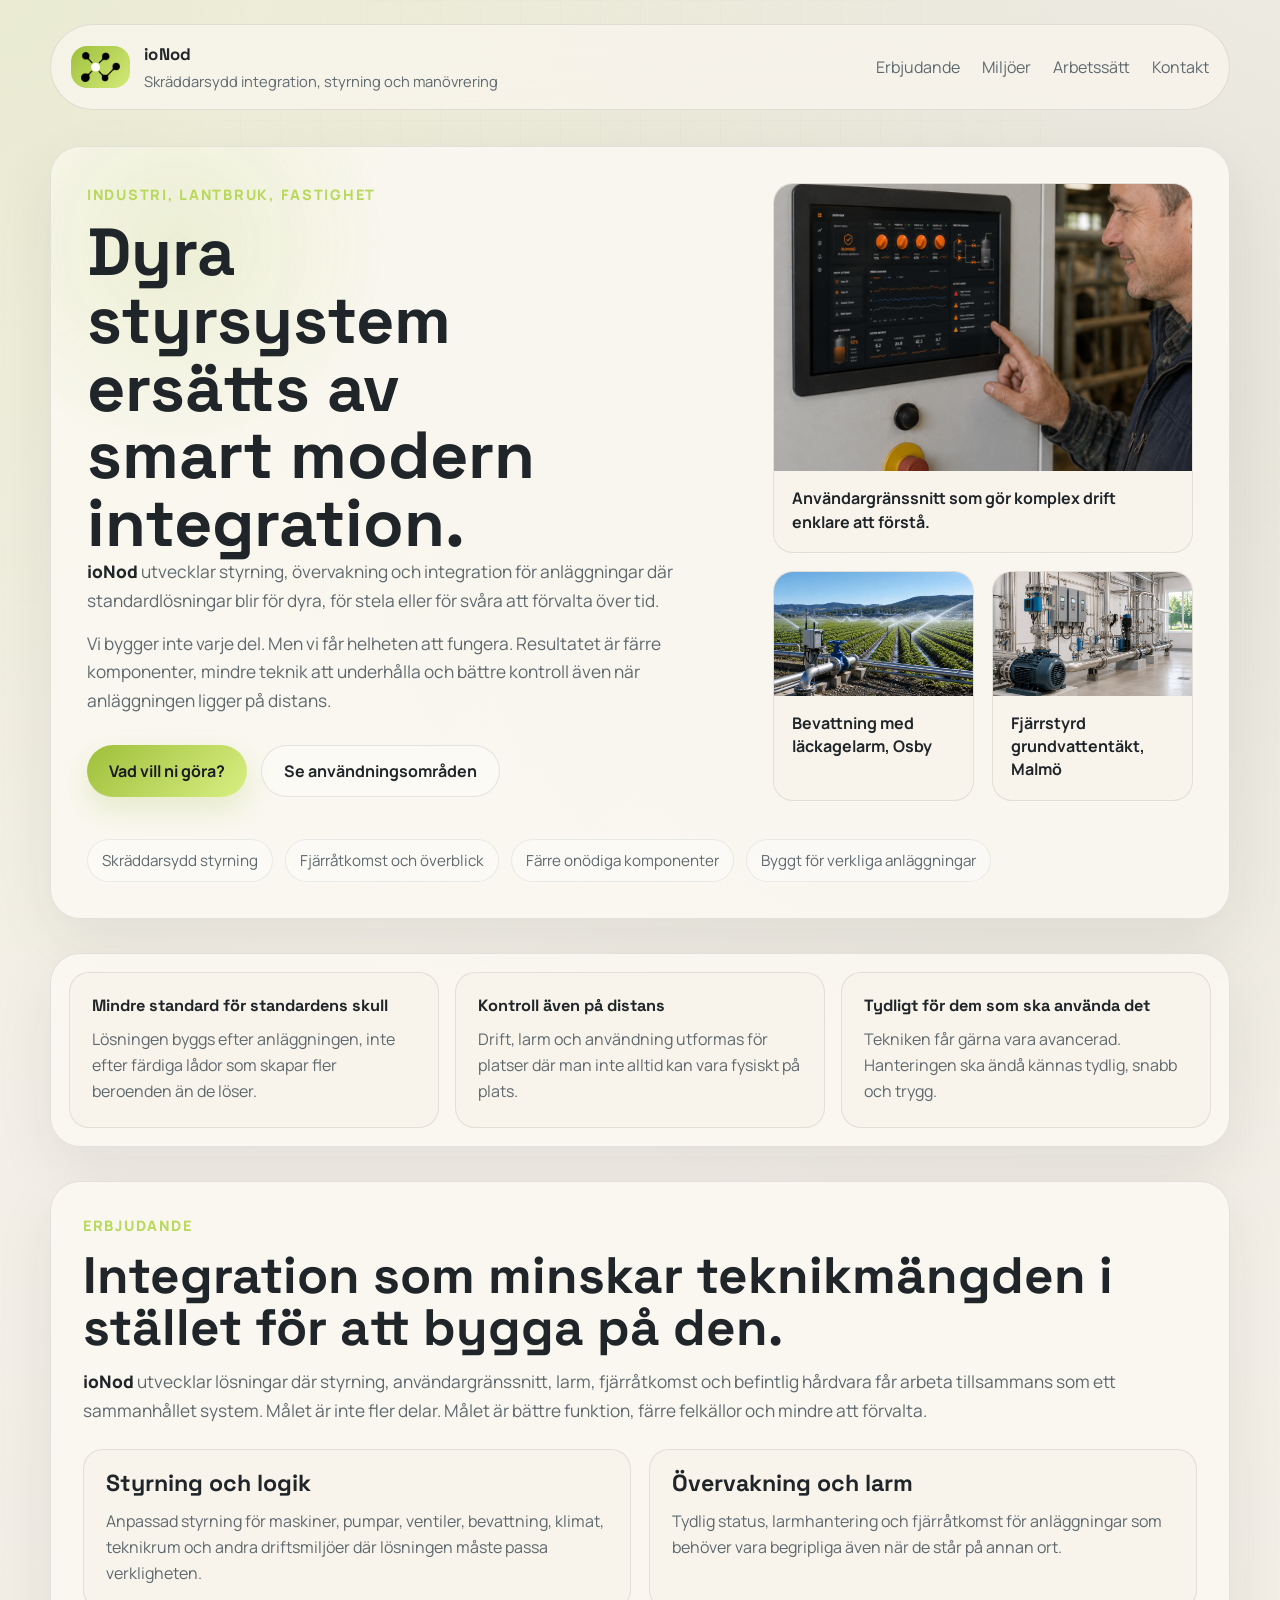
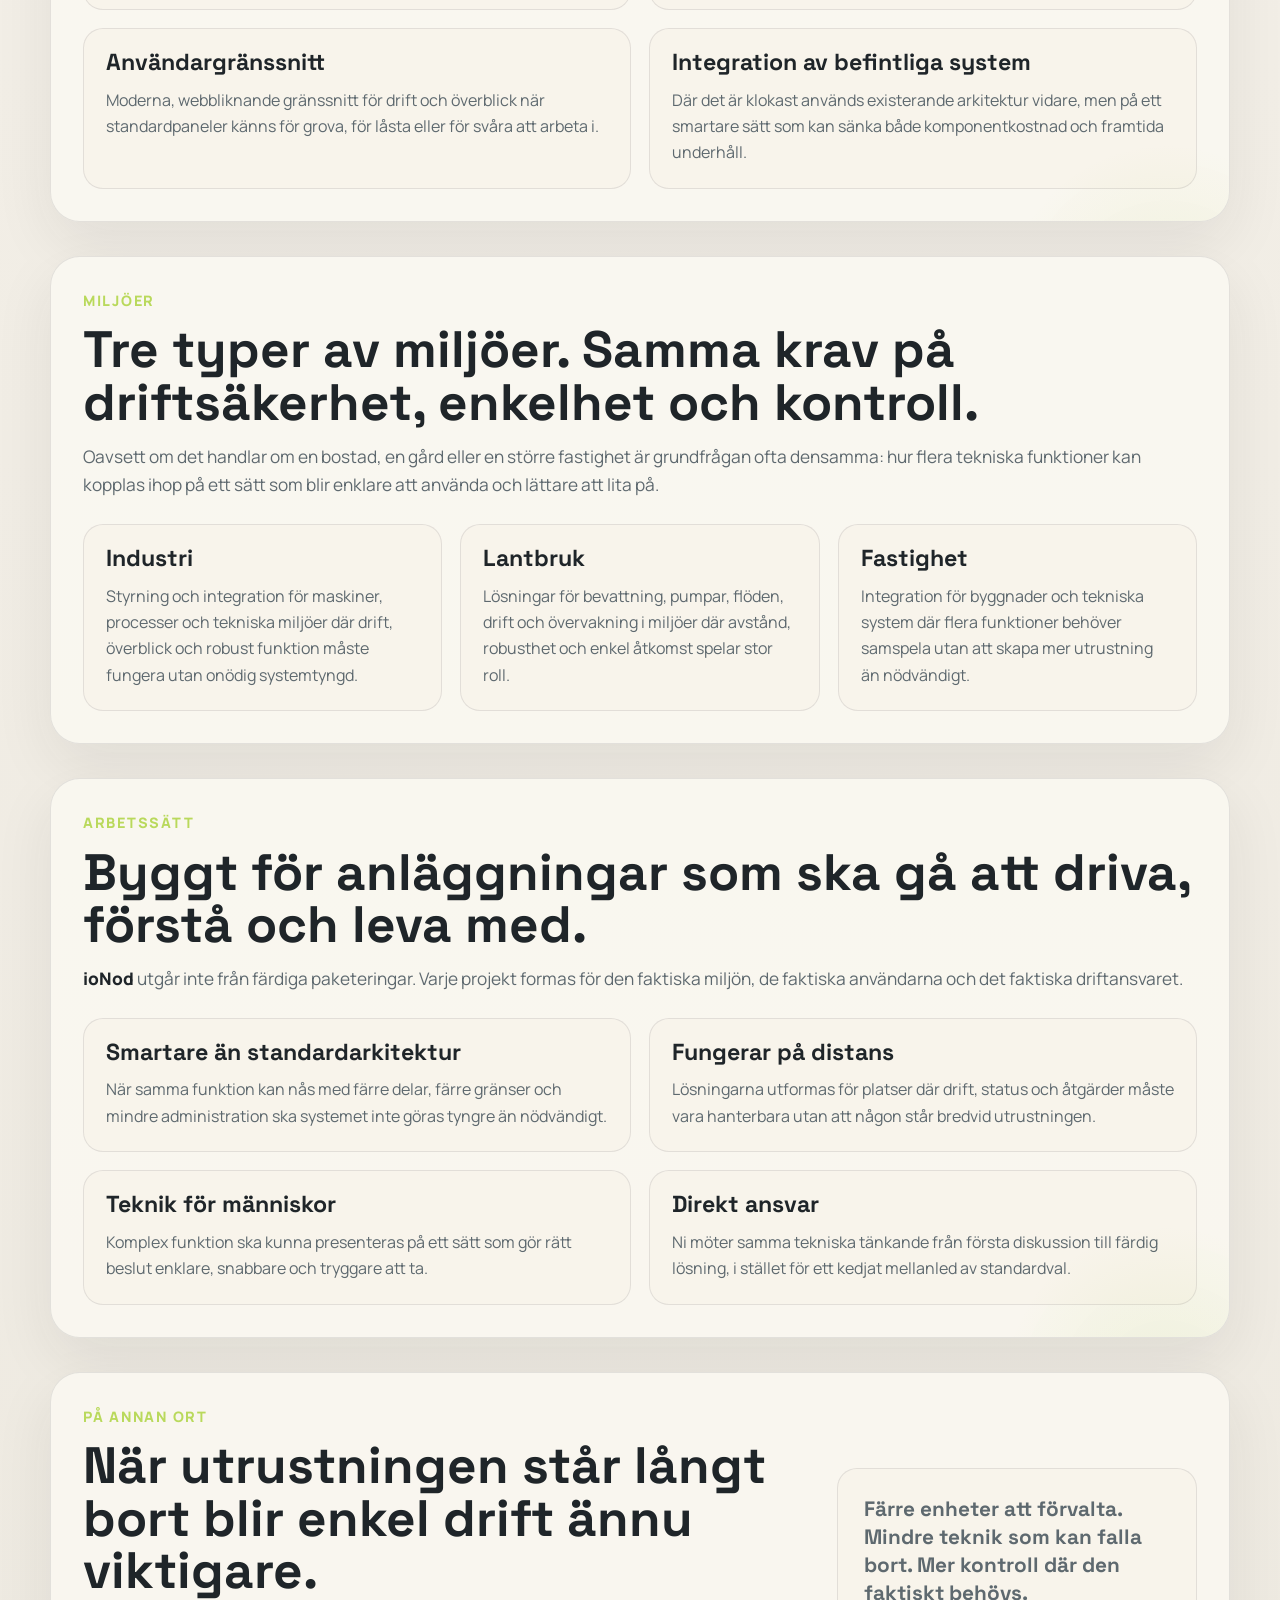
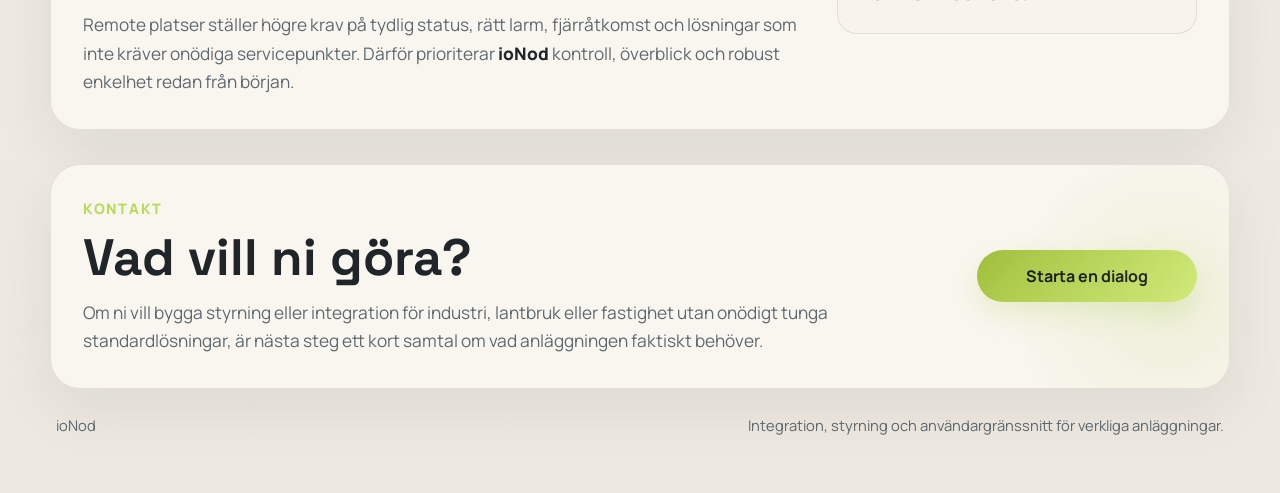
==== index.html @ 8969ae46 "Initial ioNod site" ====
<!DOCTYPE html>
<html lang="sv">
<head>
  <meta charset="utf-8">
  <meta name="viewport" content="width=device-width, initial-scale=1">
  <title>ioNod | Smartare integration för industri, lantbruk och fastighet</title>
  <meta
    name="description"
    content="ioNod utvecklar skräddarsydd styrning, övervakning, integration och användargränssnitt för industri, lantbruk och fastighet när standardlösningar blir för dyra, för stela eller för svåra att förvalta."
  >
  <link rel="preconnect" href="https://fonts.googleapis.com">
  <link rel="preconnect" href="https://fonts.gstatic.com" crossorigin>
  <link
    href="https://fonts.googleapis.com/css2?family=Manrope:wght@400;500;600;700;800&family=Space+Grotesk:wght@500;700&display=swap"
    rel="stylesheet"
  >
  <link rel="stylesheet" href="./styles.css">
</head>
<body>
  <div class="page-shell">
    <header class="site-header">
      <div class="brand-lockup">
        <span class="brand-mark">
          <img src="./assets/logo.png" alt="ioNod symbol">
        </span>
        <div>
          <p class="brand-name">ioNod</p>
          <p class="brand-tag">Skräddarsydd integration, styrning och manövrering</p>
        </div>
      </div>
      <button
        class="menu-toggle"
        type="button"
        aria-expanded="false"
        aria-controls="site-nav"
        aria-label="Öppna meny"
      >
        <span></span>
        <span></span>
        <span></span>
      </button>
      <nav class="site-nav" id="site-nav" aria-label="Huvudnavigering">
        <a href="#erbjudande">Erbjudande</a>
        <a href="#miljoer">Miljöer</a>
        <a href="#arbetssatt">Arbetssätt</a>
        <a href="#kontakt">Kontakt</a>
      </nav>
    </header>

    <main>
      <section class="hero reveal">
        <div class="hero-copy">
          <p class="eyebrow">Industri, lantbruk, fastighet</p>
          <h1>Dyra styrsystem ersätts av smart modern integration.</h1>
          <p class="hero-lead">
            <strong class="brand-inline">ioNod</strong> utvecklar styrning, övervakning och integration för anläggningar där standardlösningar
            blir för dyra, för stela eller för svåra att förvalta över tid.
          </p>
          <p class="hero-lead">
            Vi bygger inte varje del. Men vi får helheten att fungera. Resultatet är färre komponenter,
            mindre teknik att underhålla och bättre kontroll även när anläggningen ligger på distans.
          </p>
          <div class="hero-actions">
            <a class="button button-primary" href="#kontakt">Vad vill ni göra?</a>
            <a class="button button-secondary" href="#miljoer">Se användningsområden</a>
          </div>
        </div>

        <div class="hero-visual">
          <article class="hero-card hero-card-main">
            <img src="./assets/control-panel-ui.png" alt="Modernt styrgränssnitt för pump, ventiler och övervakning">
            <div class="hero-card-caption">
              <p>Användargränssnitt som gör komplex drift enklare att förstå.</p>
            </div>
          </article>
          <div class="hero-grid-secondary">
            <article class="hero-card">
              <img src="./assets/field-irrigation.png" alt="Bevattning över odlingsfält i kvällsljus">
              <div class="hero-card-caption">
                <p>Bevattning med läckagelarm, Osby</p>
              </div>
            </article>
            <article class="hero-card">
              <img src="./assets/pump-room.png" alt="Pump-, ventil- och sensormiljö i teknikutrymme">
              <div class="hero-card-caption">
                <p>Fjärrstyrd grundvattentäkt, Malmö</p>
              </div>
            </article>
          </div>
        </div>

        <ul class="signal-list" aria-label="Styrkor">
          <li>Skräddarsydd styrning</li>
          <li>Fjärråtkomst och överblick</li>
          <li>Färre onödiga komponenter</li>
          <li>Byggt för verkliga anläggningar</li>
        </ul>
      </section>

      <section class="proof-strip reveal">
        <article>
          <strong>Mindre standard för standardens skull</strong>
          <p>Lösningen byggs efter anläggningen, inte efter färdiga lådor som skapar fler beroenden än de löser.</p>
        </article>
        <article>
          <strong>Kontroll även på distans</strong>
          <p>Drift, larm och användning utformas för platser där man inte alltid kan vara fysiskt på plats.</p>
        </article>
        <article>
          <strong>Tydligt för dem som ska använda det</strong>
          <p>Tekniken får gärna vara avancerad. Hanteringen ska ändå kännas tydlig, snabb och trygg.</p>
        </article>
      </section>

      <section class="capabilities reveal" id="erbjudande">
        <div class="section-heading">
          <p class="eyebrow">Erbjudande</p>
          <h2>Integration som minskar teknikmängden i stället för att bygga på den.</h2>
          <p>
            <strong class="brand-inline">ioNod</strong> utvecklar lösningar där styrning, användargränssnitt, larm, fjärråtkomst och befintlig
            hårdvara får arbeta tillsammans som ett sammanhållet system. Målet är inte fler delar.
            Målet är bättre funktion, färre felkällor och mindre att förvalta.
          </p>
        </div>

        <div class="capability-grid">
          <article class="capability-card">
            <h3>Styrning och logik</h3>
            <p>
              Anpassad styrning för maskiner, pumpar, ventiler, bevattning, klimat, teknikrum och andra
              driftsmiljöer där lösningen måste passa verkligheten.
            </p>
          </article>
          <article class="capability-card">
            <h3>Övervakning och larm</h3>
            <p>
              Tydlig status, larmhantering och fjärråtkomst för anläggningar som behöver vara begripliga
              även när de står på annan ort.
            </p>
          </article>
          <article class="capability-card">
            <h3>Användargränssnitt</h3>
            <p>
              Moderna, webbliknande gränssnitt för drift och överblick när standardpaneler känns för grova,
              för låsta eller för svåra att arbeta i.
            </p>
          </article>
          <article class="capability-card">
            <h3>Integration av befintliga system</h3>
            <p>
              Där det är klokast används existerande arkitektur vidare, men på ett smartare sätt som kan
              sänka både komponentkostnad och framtida underhåll.
            </p>
          </article>
        </div>
      </section>

      <section class="environments reveal" id="miljoer">
        <div class="section-heading">
          <p class="eyebrow">Miljöer</p>
          <h2>Tre typer av miljöer. Samma krav på driftsäkerhet, enkelhet och kontroll.</h2>
          <p>
            Oavsett om det handlar om en bostad, en gård eller en större fastighet är grundfrågan ofta densamma:
            hur flera tekniska funktioner kan kopplas ihop på ett sätt som blir enklare att använda och lättare att lita på.
          </p>
        </div>

        <div class="environment-grid">
          <article class="environment-card">
            <h3>Industri</h3>
            <p>
              Styrning och integration för maskiner, processer och tekniska miljöer där drift, överblick
              och robust funktion måste fungera utan onödig systemtyngd.
            </p>
          </article>
          <article class="environment-card">
            <h3>Lantbruk</h3>
            <p>
              Lösningar för bevattning, pumpar, flöden, drift och övervakning i miljöer där avstånd,
              robusthet och enkel åtkomst spelar stor roll.
            </p>
          </article>
          <article class="environment-card">
            <h3>Fastighet</h3>
            <p>
              Integration för byggnader och tekniska system där flera funktioner behöver samspela utan
              att skapa mer utrustning än nödvändigt.
            </p>
          </article>
        </div>
      </section>

      <section class="difference reveal" id="arbetssatt">
        <div class="section-heading">
          <p class="eyebrow">Arbetssätt</p>
          <h2>Byggt för anläggningar som ska gå att driva, förstå och leva med.</h2>
          <p>
            <strong class="brand-inline">ioNod</strong> utgår inte från färdiga paketeringar. Varje projekt formas för den faktiska miljön,
            de faktiska användarna och det faktiska driftansvaret.
          </p>
        </div>

        <div class="difference-grid">
          <article>
            <h3>Smartare än standardarkitektur</h3>
            <p>
              När samma funktion kan nås med färre delar, färre gränser och mindre administration ska systemet inte göras tyngre än nödvändigt.
            </p>
          </article>
          <article>
            <h3>Fungerar på distans</h3>
            <p>
              Lösningarna utformas för platser där drift, status och åtgärder måste vara hanterbara utan att någon står bredvid utrustningen.
            </p>
          </article>
          <article>
            <h3>Teknik för människor</h3>
            <p>
              Komplex funktion ska kunna presenteras på ett sätt som gör rätt beslut enklare, snabbare och tryggare att ta.
            </p>
          </article>
          <article>
            <h3>Direkt ansvar</h3>
            <p>
              Ni möter samma tekniska tänkande från första diskussion till färdig lösning, i stället för ett kedjat mellanled av standardval.
            </p>
          </article>
        </div>
      </section>

      <section class="remote-section reveal">
        <div class="remote-copy">
          <p class="eyebrow">På annan ort</p>
          <h2>När utrustningen står långt bort blir enkel drift ännu viktigare.</h2>
          <p>
            Remote platser ställer högre krav på tydlig status, rätt larm, fjärråtkomst och lösningar som inte kräver
            onödiga servicepunkter. Därför prioriterar <strong class="brand-inline">ioNod</strong> kontroll, överblick och robust enkelhet redan från början.
          </p>
        </div>
        <div class="remote-quote">
          <strong>Färre enheter att förvalta. Mindre teknik som kan falla bort. Mer kontroll där den faktiskt behövs.</strong>
        </div>
      </section>

      <section class="contact-cta reveal" id="kontakt">
        <div class="contact-copy">
          <p class="eyebrow">Kontakt</p>
          <h2>Vad vill ni göra?</h2>
          <p>
            Om ni vill bygga styrning eller integration för industri, lantbruk eller fastighet utan onödigt tunga standardlösningar,
            är nästa steg ett kort samtal om vad anläggningen faktiskt behöver.
          </p>
        </div>
        <a class="button button-primary button-large" href="mailto:hello@ionod.se">Starta en dialog</a>
      </section>
    </main>

    <footer class="site-footer">
      <p>ioNod</p>
      <p>Integration, styrning och användargränssnitt för verkliga anläggningar.</p>
    </footer>
  </div>

  <script src="./script.js"></script>
</body>
</html>
---- styles.css ----
:root {
  --bg: #f4f1ea;
  --bg-soft: #ece9e1;
  --panel: rgba(251, 248, 242, 0.86);
  --panel-strong: rgba(248, 244, 236, 0.96);
  --text: #1f2529;
  --muted: #5e696f;
  --line: rgba(31, 37, 41, 0.1);
  --accent: #9fbf3b;
  --accent-soft: #b9d95c;
  --accent-deep: #6f8b24;
  --olive: #6f7f57;
  --shadow: 0 22px 60px rgba(34, 40, 44, 0.08);
  --radius: 30px;
  --radius-sm: 20px;
  --content: 1180px;
}

* {
  box-sizing: border-box;
}

html {
  scroll-behavior: smooth;
  scroll-padding-top: 112px;
}

body {
  margin: 0;
  min-width: 320px;
  font-family: "Manrope", sans-serif;
  color: var(--text);
  background:
    radial-gradient(circle at top left, rgba(159, 191, 59, 0.14), transparent 28%),
    radial-gradient(circle at 85% 10%, rgba(111, 127, 87, 0.12), transparent 26%),
    linear-gradient(180deg, #f6f2eb 0%, #ede9e0 100%);
}

body::before {
  content: "";
  position: fixed;
  inset: 0;
  pointer-events: none;
  background-image:
    linear-gradient(rgba(31, 37, 41, 0.025) 1px, transparent 1px),
    linear-gradient(90deg, rgba(31, 37, 41, 0.025) 1px, transparent 1px);
  background-size: 40px 40px;
  mask-image: radial-gradient(circle at center, black, transparent 90%);
}

img {
  display: block;
  width: 100%;
}

a {
  color: inherit;
  text-decoration: none;
}

[id] {
  scroll-margin-top: 112px;
}

.page-shell {
  width: min(calc(100% - 32px), var(--content));
  margin: 0 auto;
  padding: 24px 0 56px;
}

.site-header {
  position: sticky;
  top: 24px;
  z-index: 20;
  display: flex;
  align-items: center;
  justify-content: space-between;
  gap: 24px;
  margin-bottom: 36px;
  padding: 16px 20px;
  border: 1px solid var(--line);
  border-radius: 999px;
  background: rgba(248, 244, 236, 0.82);
  backdrop-filter: blur(18px);
  transition:
    top 220ms ease,
    margin 220ms ease,
    padding 220ms ease,
    border-radius 220ms ease,
    background 220ms ease,
    box-shadow 220ms ease;
}

.brand-lockup {
  display: flex;
  align-items: center;
  gap: 14px;
  min-width: 0;
}

.brand-mark {
  display: inline-flex;
  align-items: center;
  justify-content: center;
  min-width: 58px;
  height: 42px;
  padding: 6px 10px;
  border-radius: 16px;
  background: linear-gradient(135deg, var(--accent), #d3eb79);
}

.brand-mark img {
  width: 100%;
  height: 100%;
  object-fit: contain;
}

.brand-name,
.brand-tag,
.site-footer p {
  margin: 0;
}

.brand-name {
  font-family: "Space Grotesk", sans-serif;
  font-size: 1.05rem;
  font-weight: 700;
  letter-spacing: 0.02em;
}

.brand-inline {
  font-weight: 800;
  color: var(--text);
}

.brand-tag,
.site-nav a {
  color: var(--muted);
}

.brand-tag {
  font-size: 0.92rem;
}

.site-nav {
  display: flex;
  flex-wrap: wrap;
  gap: 22px;
}

.menu-toggle {
  display: none;
  align-items: center;
  justify-content: center;
  gap: 4px;
  width: 48px;
  height: 48px;
  padding: 0;
  border: 1px solid var(--line);
  border-radius: 14px;
  background: rgba(255, 255, 255, 0.42);
  color: var(--text);
  cursor: pointer;
}

.menu-toggle span {
  display: block;
  width: 18px;
  height: 2px;
  border-radius: 999px;
  background: currentColor;
  transition:
    transform 180ms ease,
    opacity 180ms ease;
}

.site-nav a {
  transition: color 180ms ease;
}

.site-nav a:hover {
  color: var(--accent-soft);
}

main {
  display: grid;
  gap: 34px;
}

section {
  position: relative;
  overflow: hidden;
}

.hero,
.proof-strip,
.capabilities,
.environments,
.difference,
.remote-section,
.contact-cta {
  border: 1px solid var(--line);
  border-radius: var(--radius);
  background: var(--panel);
  box-shadow: var(--shadow);
}

.hero {
  display: grid;
  grid-template-columns: minmax(0, 1.08fr) 420px;
  gap: 34px;
  padding: 36px;
  align-items: start;
}

.hero::before,
.capabilities::after,
.difference::after,
.contact-cta::after {
  content: "";
  position: absolute;
  border-radius: 50%;
  pointer-events: none;
}

.hero::before {
  inset: -16% auto auto -8%;
  width: 440px;
  height: 440px;
  background: radial-gradient(circle, rgba(159, 191, 59, 0.16), transparent 68%);
  filter: blur(6px);
  opacity: 0.9;
  animation: heroGlowShift 16s ease-in-out infinite alternate;
}

.capabilities::after,
.difference::after,
.contact-cta::after {
  inset: auto -10% -42% auto;
  width: 360px;
  height: 360px;
  background: radial-gradient(circle, rgba(159, 191, 59, 0.12), transparent 65%);
}

.hero-copy,
.hero-visual,
.section-heading,
.remote-copy,
.contact-copy {
  position: relative;
  z-index: 1;
}

.hero .signal-list {
  grid-column: 1 / -1;
}

.eyebrow {
  margin: 0 0 12px;
  color: var(--accent-soft);
  font-size: 0.9rem;
  font-weight: 800;
  text-transform: uppercase;
  letter-spacing: 0.12em;
}

h1,
h2,
h3 {
  margin: 0;
  font-family: "Space Grotesk", sans-serif;
  line-height: 1.02;
}

h1 {
  max-width: 11ch;
  font-size: clamp(2.8rem, 5.2vw, 5.1rem);
}

h2 {
  font-size: clamp(2rem, 4vw, 3.4rem);
  margin-bottom: 14px;
}

h3 {
  font-size: clamp(1.15rem, 2vw, 1.45rem);
}

p {
  margin: 0;
  line-height: 1.65;
}

.hero-lead,
.section-heading > p:last-child,
.contact-copy > p:last-child,
.remote-copy > p:last-child {
  color: var(--muted);
  font-size: 1.08rem;
}

.hero-copy > .hero-lead + .hero-lead {
  margin-top: 0.9rem;
}

.hero-actions {
  display: flex;
  flex-wrap: wrap;
  gap: 14px;
  margin: 30px 0 0;
}

.button {
  display: inline-flex;
  align-items: center;
  justify-content: center;
  min-height: 52px;
  padding: 0 22px;
  border-radius: 999px;
  font-weight: 700;
  transition:
    transform 180ms ease,
    box-shadow 180ms ease,
    background 180ms ease,
    border-color 180ms ease;
}

.button:hover {
  transform: translateY(-2px);
}

.button-primary {
  background: linear-gradient(135deg, var(--accent), #d8ef82);
  color: #161b1f;
  box-shadow: 0 12px 28px rgba(159, 191, 59, 0.2);
}

.button-secondary {
  border: 1px solid var(--line);
  background: rgba(255, 255, 255, 0.38);
  color: var(--text);
}

.button-large {
  min-width: 220px;
}

.hero-visual {
  display: grid;
  gap: 18px;
}

.hero-grid-secondary {
  display: grid;
  grid-template-columns: 1fr 1fr;
  gap: 18px;
}

.hero-card,
.capability-card,
.environment-card,
.difference-grid article,
.proof-strip article,
.remote-quote {
  border: 1px solid var(--line);
  border-radius: var(--radius-sm);
  background: var(--panel-strong);
}

.hero-card {
  overflow: hidden;
}

.hero-card img {
  aspect-ratio: 16 / 10;
  object-fit: cover;
}

.hero-card-main img {
  aspect-ratio: 16 / 11;
}

.hero-card-caption {
  padding: 16px 18px 18px;
}

.hero-card-caption p {
  color: var(--text);
  font-weight: 700;
  line-height: 1.45;
}

.signal-list {
  display: flex;
  flex-wrap: wrap;
  gap: 12px;
  margin: 4px 0 0;
  padding: 0;
  list-style: none;
}

.signal-list li {
  padding: 10px 14px;
  border: 1px solid rgba(31, 37, 41, 0.08);
  border-radius: 999px;
  background: rgba(255, 255, 255, 0.4);
  color: var(--muted);
  font-size: 0.95rem;
}

.proof-strip {
  display: grid;
  grid-template-columns: repeat(3, minmax(0, 1fr));
  gap: 16px;
  padding: 18px;
}

.proof-strip article,
.capability-card,
.environment-card,
.difference-grid article {
  padding: 22px;
}

.proof-strip strong,
.remote-quote strong {
  display: block;
  font-family: "Space Grotesk", sans-serif;
  font-size: 1.02rem;
  margin-bottom: 10px;
}

.proof-strip p,
.capability-card p,
.environment-card p,
.difference-grid p,
.remote-quote,
.site-footer p:last-child {
  color: var(--muted);
}

.capabilities,
.environments,
.difference,
.remote-section,
.contact-cta {
  padding: 32px;
}

.section-heading {
  width: 100%;
  margin-bottom: 24px;
}

.section-heading h2,
.section-heading > p:last-child {
  width: 100%;
  max-width: none;
}

.capability-grid,
.environment-grid,
.difference-grid {
  display: grid;
  gap: 18px;
}

.capability-grid {
  grid-template-columns: repeat(2, minmax(0, 1fr));
}

.environment-grid,
.difference-grid {
  grid-template-columns: repeat(3, minmax(0, 1fr));
}

.difference-grid {
  grid-template-columns: repeat(2, minmax(0, 1fr));
}

.capability-card h3,
.environment-card h3,
.difference-grid h3 {
  margin-bottom: 12px;
}

.remote-section {
  display: grid;
  grid-template-columns: minmax(0, 1.2fr) 360px;
  gap: 24px;
  align-items: center;
}

.remote-quote {
  padding: 26px;
}

.remote-quote strong {
  margin: 0;
  font-size: 1.3rem;
  line-height: 1.35;
}

.contact-cta {
  display: flex;
  align-items: center;
  justify-content: space-between;
  gap: 24px;
}

.site-footer {
  display: flex;
  justify-content: space-between;
  gap: 18px;
  margin-top: 24px;
  padding: 0 6px;
  color: var(--muted);
  font-size: 0.92rem;
}

.reveal {
  opacity: 0;
  transform: translateY(24px);
  transition:
    opacity 680ms cubic-bezier(0.22, 1, 0.36, 1),
    transform 680ms cubic-bezier(0.22, 1, 0.36, 1);
}

.reveal.is-visible {
  opacity: 1;
  transform: translateY(0);
}

.hero-copy > .eyebrow,
.hero-copy > h1,
.hero-copy > .hero-lead,
.hero-copy > .hero-actions,
.hero .signal-list,
.hero-visual > * {
  opacity: 0;
  transform: translateY(18px);
  animation: heroEnter 760ms cubic-bezier(0.22, 1, 0.36, 1) forwards;
}

.hero-copy > .eyebrow { animation-delay: 80ms; }
.hero-copy > h1 { animation-delay: 150ms; }
.hero-copy > .hero-lead { animation-delay: 240ms; }
.hero-copy > .hero-actions { animation-delay: 330ms; }
.hero .signal-list { animation-delay: 420ms; }
.hero-visual > :first-child { animation-delay: 260ms; }
.hero-visual > :last-child { animation-delay: 360ms; }

@keyframes heroEnter {
  to {
    opacity: 1;
    transform: translateY(0);
  }
}

@keyframes heroGlowShift {
  from {
    transform: translate3d(0, 0, 0) scale(1);
  }
  to {
    transform: translate3d(24px, 18px, 0) scale(1.08);
  }
}

@media (max-width: 980px) {
  .site-header,
  .contact-cta,
  .remote-section,
  .hero {
    grid-template-columns: 1fr;
  }

  .contact-cta {
    flex-direction: column;
    align-items: flex-start;
    border-radius: 28px;
  }

  .hero-visual,
  .hero-copy,
  .hero .signal-list {
    grid-column: auto;
  }

  .proof-strip,
  .capability-grid,
  .environment-grid,
  .difference-grid {
    grid-template-columns: 1fr;
  }

  .site-footer {
    flex-direction: column;
  }
}

@media (max-width: 720px) {
  .page-shell {
    width: min(calc(100% - 20px), var(--content));
    padding-top: 16px;
  }

  .site-header {
    padding: 16px 18px;
  }

  .hero,
  .capabilities,
  .environments,
  .difference,
  .remote-section,
  .contact-cta {
    padding: 22px;
  }

  .proof-strip {
    padding: 12px;
  }

  .site-nav {
    position: absolute;
    top: calc(100% + 10px);
    left: 0;
    right: 0;
    display: none;
    flex-direction: column;
    gap: 0;
    padding: 10px;
    border: 1px solid var(--line);
    border-radius: 20px;
    background: rgba(248, 244, 236, 0.96);
    box-shadow: var(--shadow);
  }

  .site-nav a {
    padding: 12px 14px;
    border-radius: 14px;
  }

  .site-header {
    position: sticky;
    display: flex;
    align-items: center;
    justify-content: space-between;
    gap: 12px;
    border-radius: 24px;
  }

  .brand-lockup {
    flex: 1 1 auto;
  }

  .brand-lockup > div {
    min-width: 0;
  }

  .brand-tag {
    display: block;
    font-size: 0.84rem;
    line-height: 1.35;
  }

  .menu-toggle {
    display: inline-flex;
    flex-direction: column;
    flex: 0 0 auto;
  }

  .site-header.is-condensed {
    top: 0;
    margin-left: -10px;
    margin-right: -10px;
    margin-bottom: 20px;
    padding: 8px 12px;
    border-radius: 0;
    background: rgba(248, 244, 236, 0.96);
    box-shadow: 0 10px 28px rgba(34, 40, 44, 0.08);
  }

  .site-header.is-condensed .brand-tag {
    display: none;
  }

  .site-header.is-condensed .brand-mark {
    min-width: 44px;
    height: 34px;
    padding: 4px 8px;
  }

  .site-header.is-condensed .menu-toggle {
    width: 40px;
    height: 40px;
  }

  .site-header.menu-open .site-nav {
    display: flex;
  }

  .site-header.menu-open .menu-toggle span:nth-child(1) {
    transform: translateY(6px) rotate(45deg);
  }

  .site-header.menu-open .menu-toggle span:nth-child(2) {
    opacity: 0;
  }

  .site-header.menu-open .menu-toggle span:nth-child(3) {
    transform: translateY(-6px) rotate(-45deg);
  }

  .hero-grid-secondary {
    grid-template-columns: 1fr;
  }

  h1 {
    max-width: 12ch;
    font-size: clamp(2.35rem, 10vw, 3.8rem);
  }
}
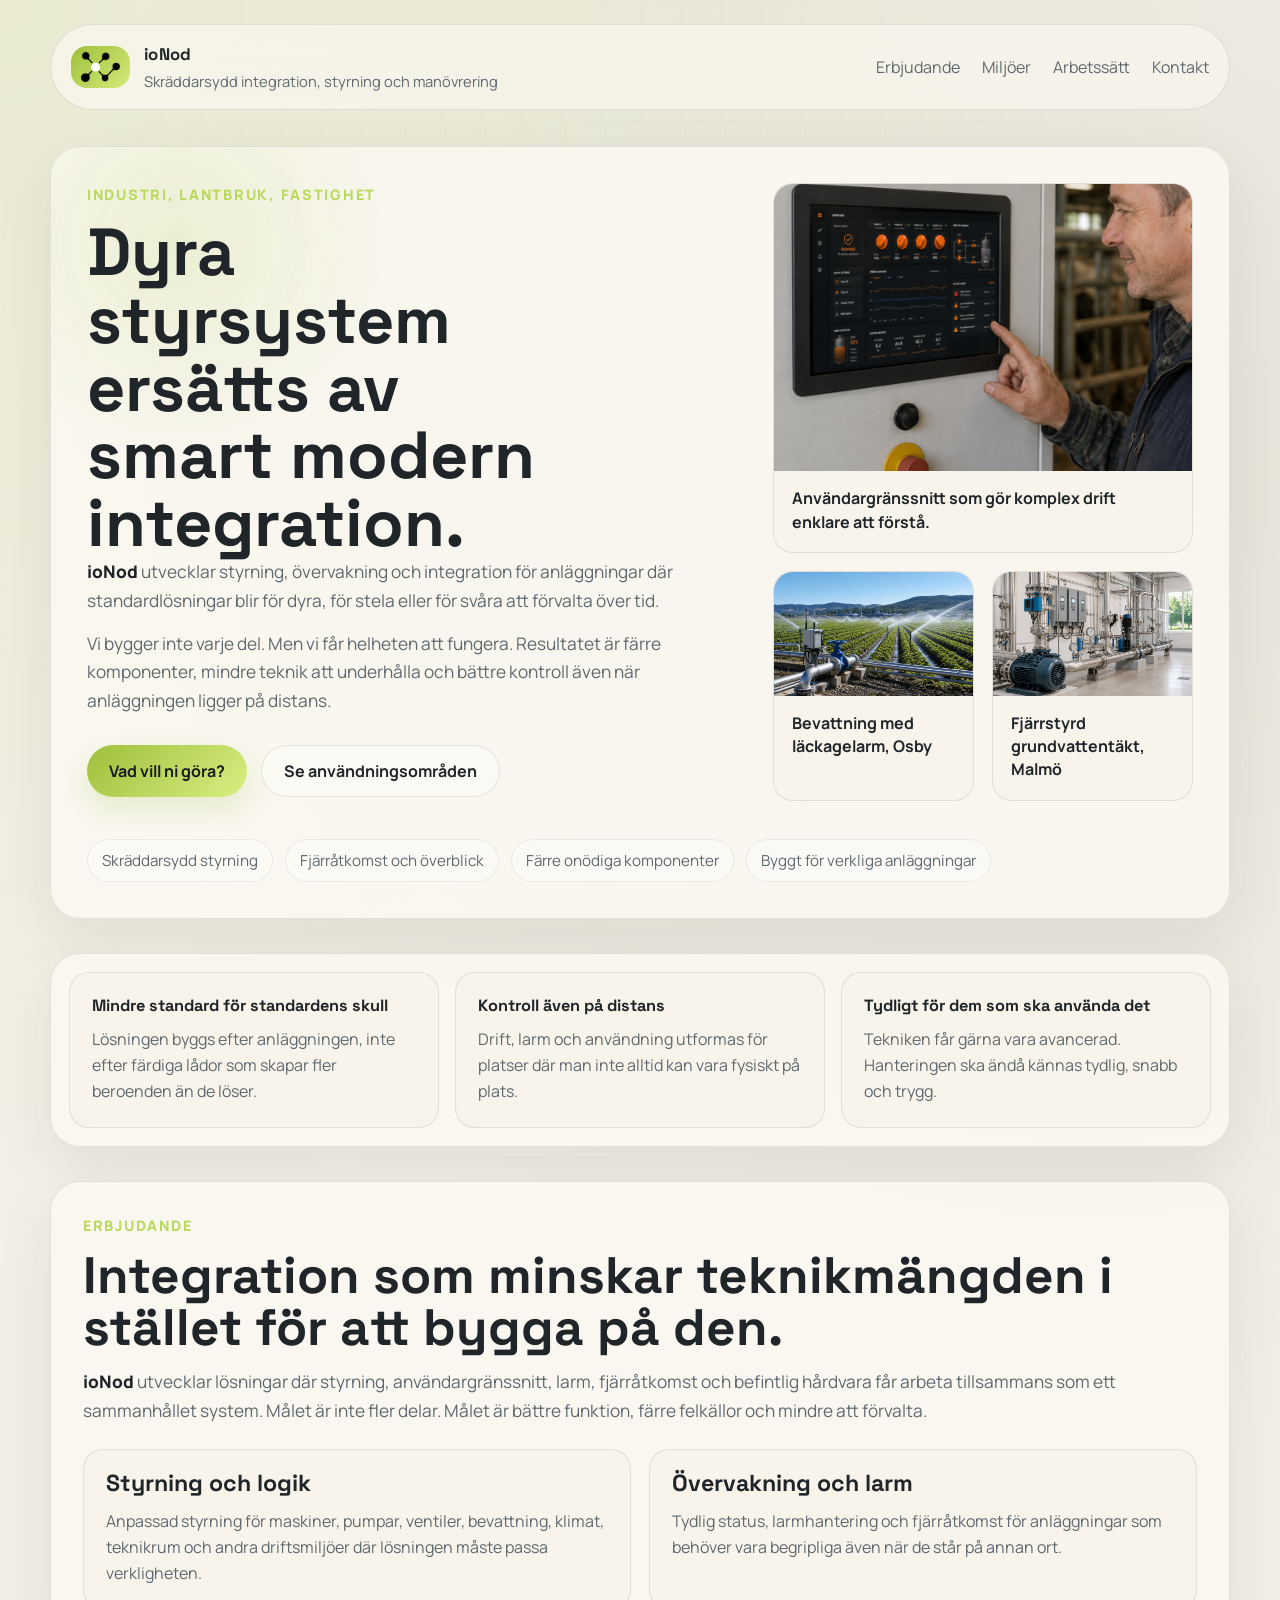
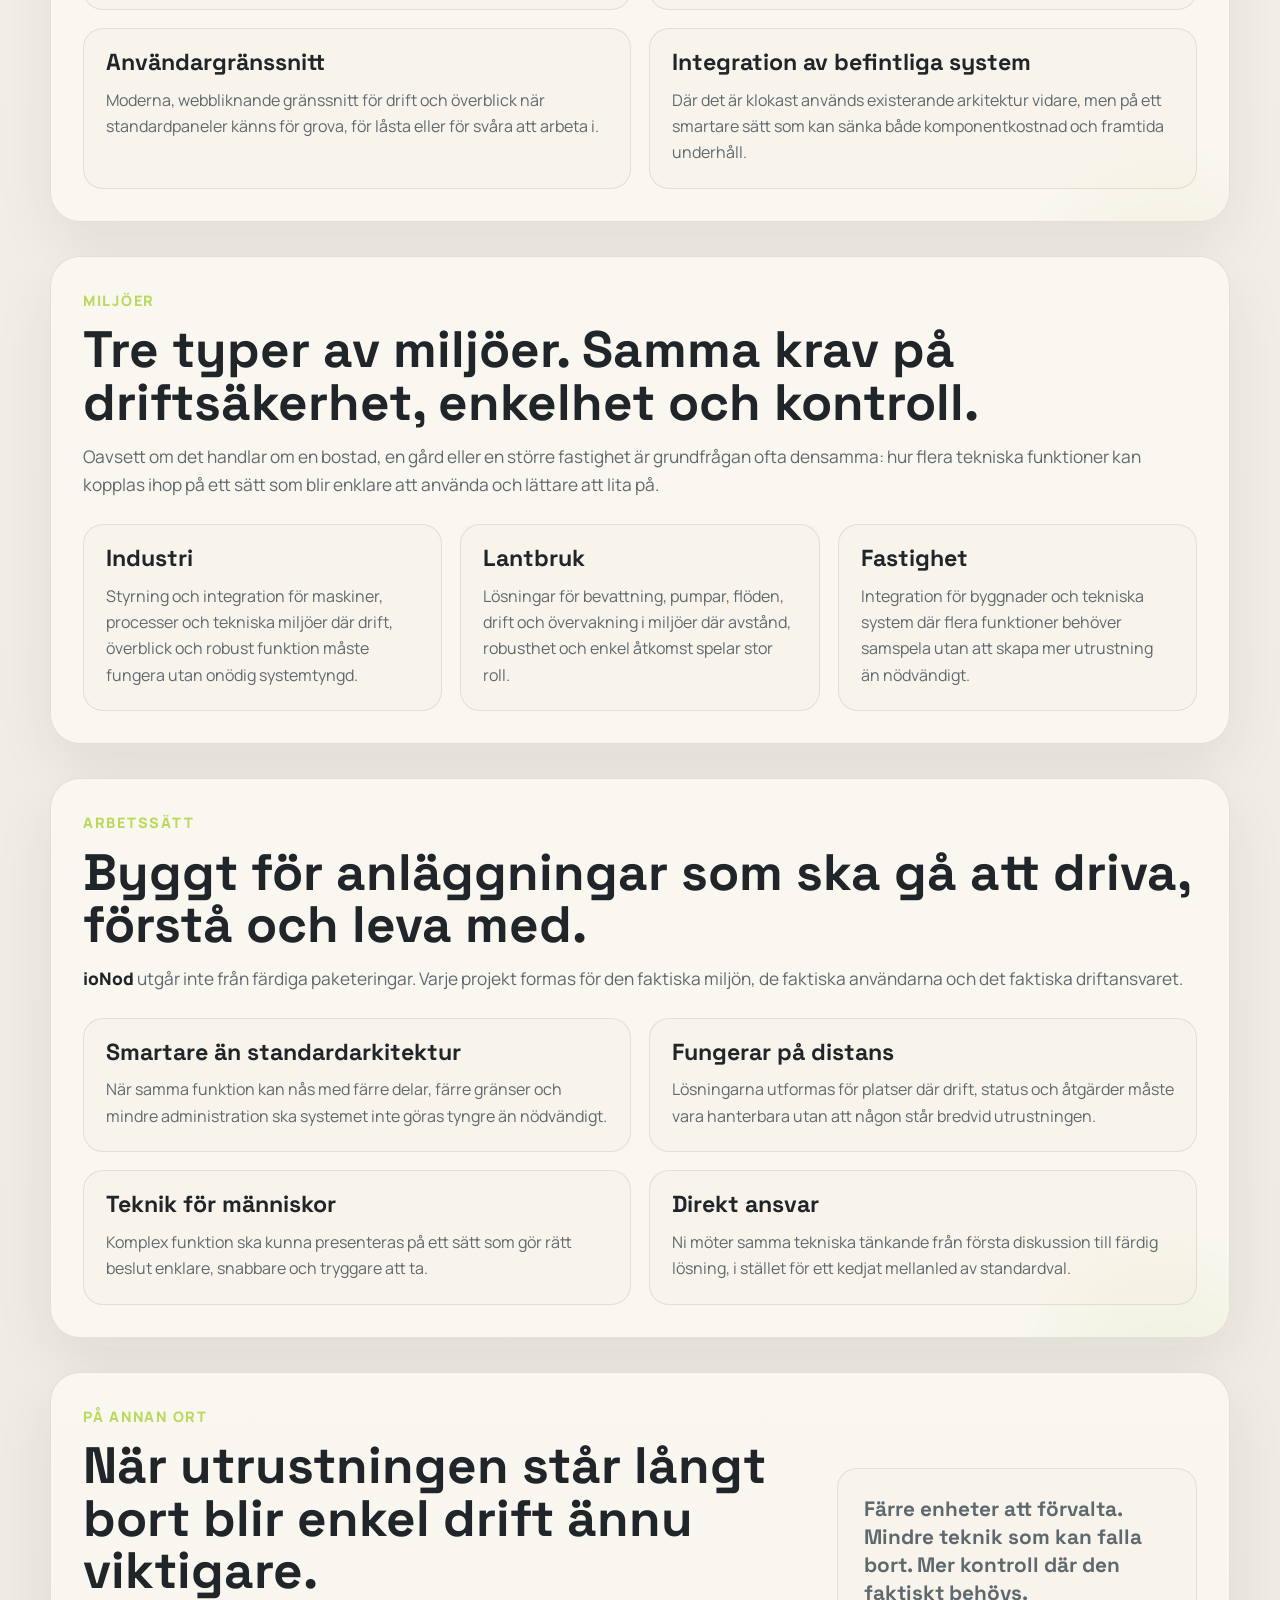
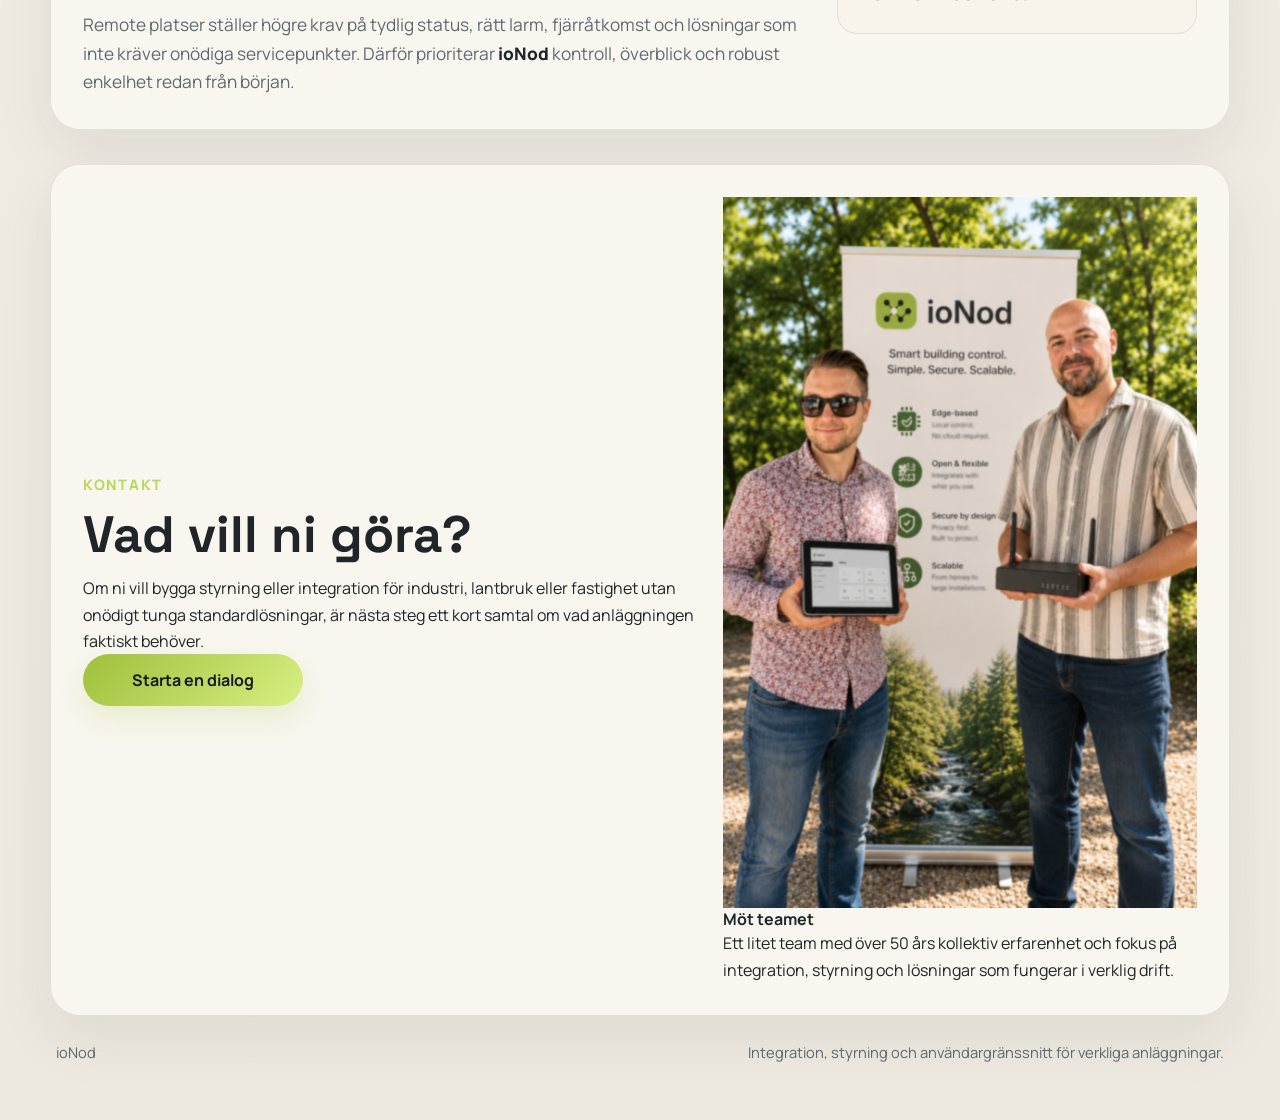
==== commit 3cc27d18: "Add ioNod favicon set" ====
--- a/index.html
+++ b/index.html
@@ -3,11 +3,29 @@
 <head>
   <meta charset="utf-8">
   <meta name="viewport" content="width=device-width, initial-scale=1">
-  <title>ioNod | Smartare integration för industri, lantbruk och fastighet</title>
+  <link rel="icon" href="/favicon.ico" sizes="16x16 32x32 48x48 64x64">
+  <link rel="icon" type="image/png" sizes="512x512" href="/assets/ionod-favicon.png">
+  <link rel="icon" type="image/svg+xml" sizes="any" href="/assets/ionod-favicon.svg">
+  <title>ioNod | Integration, styrning och övervakning för industri, lantbruk och fastighet</title>
   <meta
     name="description"
-    content="ioNod utvecklar skräddarsydd styrning, övervakning, integration och användargränssnitt för industri, lantbruk och fastighet när standardlösningar blir för dyra, för stela eller för svåra att förvalta."
+    content="ioNod utvecklar skräddarsydd integration, styrning, övervakning och användargränssnitt för industri, lantbruk och fastighet när standardlösningar blir för dyra eller för tunga att förvalta."
   >
+  <meta name="robots" content="index,follow">
+  <meta name="author" content="ioNod">
+  <link rel="canonical" href="https://ionod.se/">
+  <meta property="og:locale" content="sv_SE">
+  <meta property="og:type" content="website">
+  <meta property="og:title" content="ioNod | Integration, styrning och övervakning för industri, lantbruk och fastighet">
+  <meta property="og:description" content="Skräddarsydd integration, styrning, övervakning och användargränssnitt för industri, lantbruk och fastighet.">
+  <meta property="og:url" content="https://ionod.se/">
+  <meta property="og:site_name" content="ioNod">
+  <meta property="og:image" content="https://ionod.se/assets/field-irrigation.png">
+  <meta property="og:image:alt" content="Automatiserad bevattning för distribuerade anläggningar">
+  <meta name="twitter:card" content="summary_large_image">
+  <meta name="twitter:title" content="ioNod | Integration, styrning och övervakning för industri, lantbruk och fastighet">
+  <meta name="twitter:description" content="Skräddarsydd integration, styrning, övervakning och användargränssnitt för industri, lantbruk och fastighet.">
+  <meta name="twitter:image" content="https://ionod.se/assets/field-irrigation.png">
   <link rel="preconnect" href="https://fonts.googleapis.com">
   <link rel="preconnect" href="https://fonts.gstatic.com" crossorigin>
   <link
@@ -15,6 +33,25 @@
     rel="stylesheet"
   >
   <link rel="stylesheet" href="./styles.css">
+  <script type="application/ld+json">
+    {
+      "@context": "https://schema.org",
+      "@type": "Organization",
+      "name": "ioNod",
+      "url": "https://ionod.se/",
+      "logo": "https://ionod.se/assets/logo.png",
+      "description": "ioNod utvecklar skräddarsydd integration, styrning, övervakning och användargränssnitt för industri, lantbruk och fastighet.",
+      "areaServed": "SE",
+      "knowsAbout": [
+        "integration",
+        "styrsystem",
+        "fjärrövervakning",
+        "industriell automation",
+        "lantbruk",
+        "fastighet"
+      ]
+    }
+  </script>
 </head>
 <body>
   <div class="page-shell">
@@ -250,8 +287,15 @@
             Om ni vill bygga styrning eller integration för industri, lantbruk eller fastighet utan onödigt tunga standardlösningar,
             är nästa steg ett kort samtal om vad anläggningen faktiskt behöver.
           </p>
-        </div>
-        <a class="button button-primary button-large" href="mailto:hello@ionod.se">Starta en dialog</a>
+          <a class="button button-primary button-large" href="mailto:hello@ionod.se">Starta en dialog</a>
+        </div>
+        <article class="contact-team">
+          <img src="./assets/team.png" alt="Teamet bakom ioNod">
+          <div class="contact-team-copy">
+            <strong>Möt teamet</strong>
+            <p>Ett litet team med över 50 års kollektiv erfarenhet och fokus på integration, styrning och lösningar som fungerar i verklig drift.</p>
+          </div>
+        </article>
       </section>
     </main>
 
